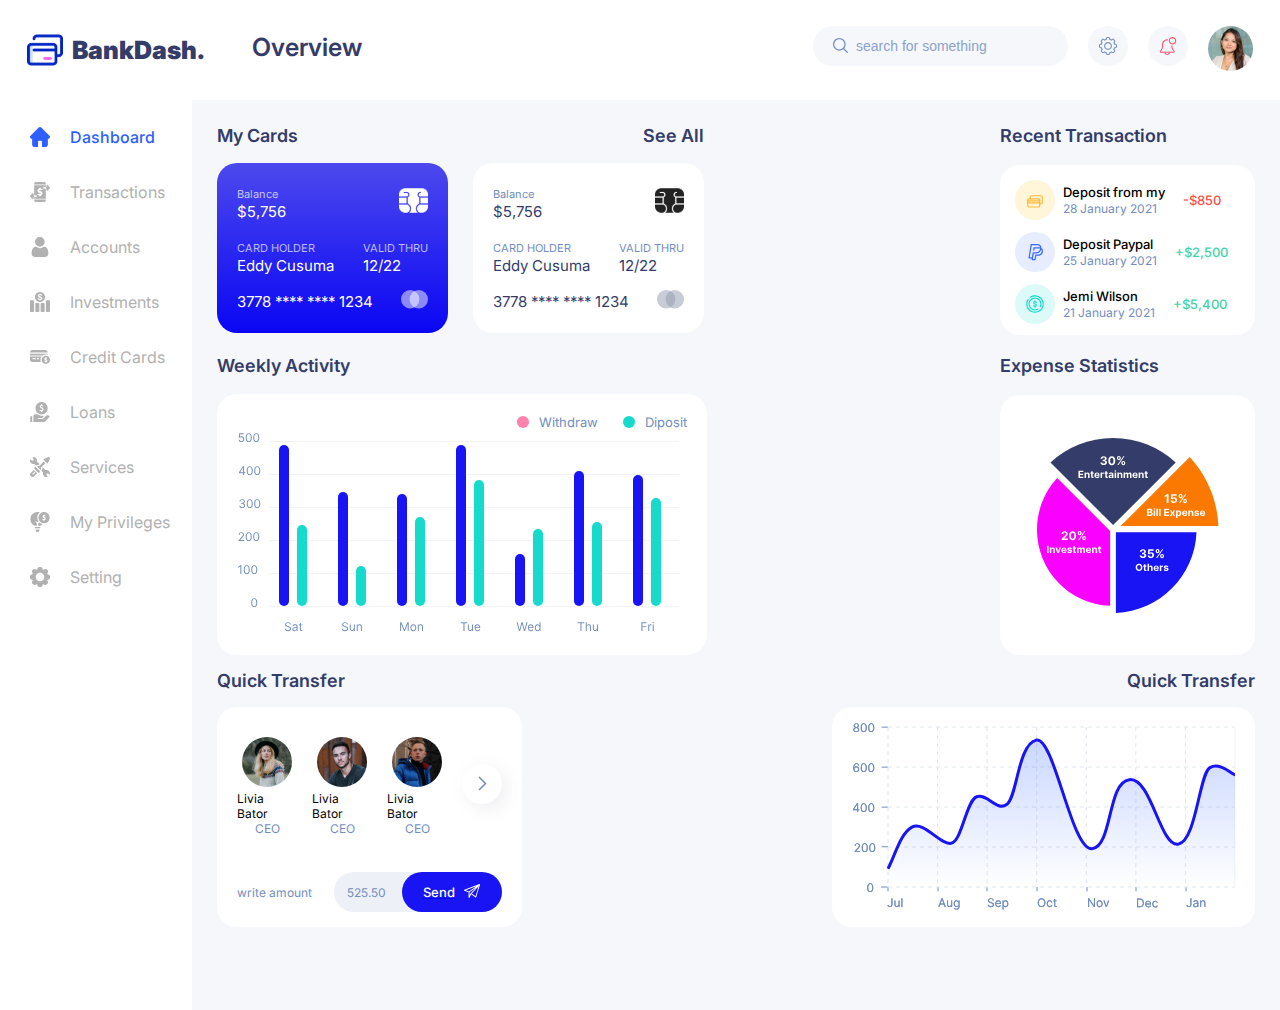
==== index.html @ 49396c5d "first commit" ====
<!DOCTYPE html>
<html lang="en">
<head>
    <link rel="preconnect" href="https://fonts.googleapis.com">
    <link rel="preconnect" href="https://fonts.gstatic.com" crossorigin>
    <link href="https://fonts.googleapis.com/css2?family=Inter:wght@100;200;400;500;600;700;800&family=Mulish:wght@200&display=swap" rel="stylesheet">
    <meta charset="UTF-8">
    <meta name="viewport" content="width=device-width, initial-scale=1.0">
    <title>Document</title>
    <link rel="stylesheet" href="index.css"/>
</head>
<body>
    <header>
        <section class="section-header">
            <div class="header">
                <div class="logo"><img src="./images/bangdashlogo.svg" alt="logo">BankDash.</div>
                <div>Overview</div>
            </div>
            <div class="header-group">
                <div class="search">
                    <div><img src="./images/micro-logo.svg" alt="micro"/><input type="search" value="search for something"/></div>
                </div>
                <div class="ellipse">
                    <div><a href="#"><img src="./images/settings.svg" alt="setting"/></a> </div>
                </div>
                <div class="ellipse">
                    <div><a href="#"><img src="./images/notification.svg" alt="notivication"/></a> </div>
                </div>
                <div class="women-image"><img src="./images/pexels-christina-morillo-1181690 1.png"/></div>
            </div>
        </section>
    </header>
    <section class="main-display">
        <aside class="navbar">
            <div><a href="#"><img src="./images/home 2.svg"/>Dashboard</a></div>
            <div class="menu-logo"><a href="#"><img src="./images/1.svg"/>Transactions</a></div>
            <div class="menu-logo"><a href="#"><img src="./images/2.svg"/>Accounts</a></div>
            <div class="menu-logo"><a href="#"><img src="./images/3.svg"/>Investments</a></div>
            <div class="menu-logo"><a href="#"><img src="./images/4.svg"/>Credit Cards</a></div>
            <div class="menu-logo"><a href="#"><img src="./images/r5.svg"/>Loans</a></div>
            <div class="menu-logo"><a href="#"><img src="./images/r6.svg"/>Services</a></div>
            <div class="menu-logo"><a href="#"><img src="./images/r7.svg"/>My Privileges</a></div>
            <div class="menu-logo"><a href="#"><img src="./images/8.svg"/>Setting</a></div>
        </aside>
        <div class="dash-board">
            <div class="dash-board__galery">
                <div class="dash-board__galery__box">
                    <div class="dash-board__galery__box__cards">
                        <div class="dash-board__galery__box__cards__name">
                            <div class="font-style">My Cards</div>
                            <div class="font-style">See All</div> 
                        </div>
                        <div class="dash-board__galery__box__cards__card">  
                            <div class="dash-board__galery__box__cards blue-card">
                                <div class="dash-board__galery__box__cards__decoration">
                                    <div class="card-text"><span class="small-text">Balance</span></br>$5,756</div>
                                    <div><img src="./images/Chip_Card.svg" alt="chip-card"/></div>
                                </div>
                                <div class="dash-board__galery__box__cards__decoration">
                                    <div class="card-text"><span class="small-text">CARD HOLDER</span><br />Eddy Cusuma</div>
                                    <div class="card-text"><span class="small-text">VALID THRU</span><br />12/22</div>
                                </div>
                                <div class="dash-board__galery__box__cards__decoration">
                                    <div class="card-text">3778 **** **** 1234</div>
                                    <div><img src="./images/gray-box.svg"/></div>
                                </div>
                            </div>

                            <div class="dash-board__galery__box__cards white-card">
                                <div class="dash-board__galery__box__cards__decoration">
                                    <div class="card-text-two"><span class="small-text-two">Balance</span></br>$5,756</div>
                                    <div><img src="./images/Chip_Card-black.svg" alt="chip-card"/></div>
                                </div>
                                <div class="dash-board__galery__box__cards__decoration">
                                    <div class="card-text-two"><span class="small-text-two">CARD HOLDER</span><br />Eddy Cusuma</div>
                                    <div class="card-text-two"><span class="small-text-two">VALID THRU</span><br />12/22</div>
                                </div>
                                <div class="dash-board__galery__box__cards__decoration">
                                    <div class="card-text-two">3778 **** **** 1234</div>
                                    <div><img src="./images/gray-box2.svg"/></div>
                                </div>
                            </div>
                        </div>
                    </div>
                </div>
                <div class="dash-board__deposit">
                    <div class="font-style">Recent Transaction</div>
                    <div class="dash-board__deposit__box">
                        <div class="dash-board__deposit__box__inside">
                            <div class="deposit-logo"></div>
                            <div class="small-text-deposit">Deposit from my<br /><span>28 January 2021</span></div>
                            <div class="small-text-deposit__red">-$850</div>
                        </div>
                        <div class="dash-board__deposit__box__inside">
                            <div class="deposit-logo blue-logo"></div>
                            <div class="small-text-deposit">Deposit Paypal<br /><span>25 January 2021</span></div>
                            <div class="small-text-deposit__red green-text">+$2,500</div>
                        </div>
                        <div class="dash-board__deposit__box__inside">
                            <div class="deposit-logo green-logo"></div>
                            <div class="small-text-deposit">Jemi Wilson<br /><span>21 January 2021</span></div>
                            <div class="small-text-deposit__red green-text">+$5,400</div>
                        </div>
                    </div>
                </div>
            </div>
            <div class="dash-board-activity-and-expensive">
                <div class="dash-board__activity">
                    <div class="dash-board__activity font-style">Weekly Activity</div>
                    <div class="dash-board__activity-statistic-box">
                        <div class="dash-board__activity-statistic-box__bulet">
                            <div class="small-text"><div></div>Diposit</div>
                            <div class="small-text"><div id="small-bulet"></div>Withdraw</div>
                        </div>
                        <div class="dash-board__activity__statistic"><img src="./images/statistic.svg"></div>
                    </div>
                </div>
                <div class="Expense-Statistics">
                    <div class="font-style">Expense Statistics</div>
                    <div class="investment"><img src="./images/investment.svg"/></div>
                </div>
            </div>
            <div class="conteiner-names-item"> 
                <p class="font-style">Quick Transfer</p>
                <p class="font-style">Quick Transfer</p>
            </div>
            <div class="conteiner">
                <div class="quick-transfer">
                    <div class="conteiner-item-list">
                        <div class="conteiner-item">
                            <div class="women-image"><img src="./images/women2.png"/></div>
                            <div class="conteiner-item-gap">
                                <div class="font-style-2">Livia Bator</div>
                                <div class="gray-font-style">CEO</div>
                            </div>
                        </div>
                        <div class="conteiner-item">
                            <div class="women-image"><img src="./images/man2.png"/></div>
                            <div class="conteiner-item-gap">
                                <div class="font-style-2">Livia Bator</div>
                                <div class="gray-font-style">CEO</div>
                            </div>
                        </div>
                        <div class="conteiner-item">
                            <div class="women-image"><img src="./images/man3.png"/></div>
                            <div class="conteiner-item-gap">
                                <div class="font-style-2">Livia Bator</div>
                                <div class="gray-font-style">CEO</div>
                            </div>
                        </div>
                        <div class="conteiner-item-isari">
                            <a href="#"><div class="isari"><img src="./images/isari.svg"/></div></a>
                        </div>
                    </div>
                    <div class="write-amount">
                        <div class="write-amount-item gray-font-style">write amount</div>
                        <div class="send-item">
                            <div class="gray-font-style">525.50</div>
                            <div class="button-send">
                                <a href="#"><div class="white-font-style">Send</div></a>
                                <div><img src="./images/samaliot.svg"/></div>
                            </div>

                        </div>

                    </div>
                </div>
                <div class="balance-history">
                    <div><img src="./images/chart-2.svg"/></div>
                </div>
            </div>
        </div>
    </section>
    <main>
    </main>
    <footer></footer>

    
</body>
</html>
---- index.css ----
* {
    padding: 0;
    margin: 0;
    box-sizing: border-box;
}
/* general commands */
html {
    font-family: 'Inter', sans-serif;
    
}
.green-text {
    color: #41D4A8;
}
.dash-board__deposit__box__inside .blue-logo {
    background-color: #E7EDFF;
    background-image: url("./images/deposit-logo2.svg");
}
.dash-board__deposit__box__inside .green-logo {
    background-color: #DCFAF8;
    background-image: url("./images/deposit-logo3.svg");
}
.font-style {
    font-weight: 600;
    color: #343C6A;
    font-size: 18px;
    
}
.small-text-two {
    font-size: 11px;
    font-weight: 400;
    color: #718EBF;
}

.card-text-two {
    color: #343C6A;
    font-size: 15px;
}
.small-text {
    font-size: 11px;
    font-weight: 400;
    color: rgba(255, 255, 255, 0.7);
}
.card-text {
    color: #FFF;
    font-size: 15px;
}
.deposit-logo {
    width: 40px;
    height: 40px;
    border-radius: 50%;
}

/* section header */
.section-header {
    width: 100%;
    height: 100px;
    display: flex;
    align-items: center;
    justify-content: space-between;
    padding-left: 27px;
    padding-right: 27px;
    flex-wrap: wrap;
    
}
.header {
    display: flex;
    gap: 47px;
}
.header .logo {
    font-size: 25px;
    color: #343C6A;
    font-weight: 900;
    display: flex;
    align-items: center;
    gap: 9px;
}
.header div {
    color: #343C6A;
    font-weight: 600;
    font-size: 25px;

}
.header-group {
    display: flex;
    gap: 20px;
}
.search {
    width: 255px;
    height: 40px;
    border-radius: 40px;
    padding-left: 20px;
    background-color: #F5F7FA;
    display: flex;
    align-items: center;
    color: #8BA3CB;
}
.search div {
    display: flex;
    align-items: center;
    gap: 7px;
}
.search div input {
    border: none;
    background-color: #F5F7FA;
    color: #8BA3CB;
    font-size: 14px;
    font-weight: 500;
}
.ellipse {
    width: 40px;
    height: 40px;
    border-radius: 50%;
    background-color: #F5F7FA;
    display: flex;
    align-items: center;
    justify-content: center;
}
.ellipse div img {
    display: flex;
    align-items: center;
    justify-content: center;
}
.women-image img {
    border-radius: 50%; 
}
/* section navbar  */
.main-display {
    display: flex;
    background-color: #F5F7FA;
}
.navbar {
    width: 230px;
    display: flex;
    flex-direction: column;
    justify-items: center;
    gap: 35px;
    padding-left: 30px;
    background-color: white;
}
.navbar div:nth-child(1) a {
    margin-top: 27px;
    color: #2D60FF;
    font-weight: 500;
    text-decoration: none;
    display: flex;
    align-items: center;
    gap: 20px;
}
.menu-logo a {
    display: flex;
    align-items: center;
    text-decoration: none;
    gap: 20px;
    color: #B1B1B1;
}
.dash-board {
    width: 100%;
    height: 860px;
    background-color: #F5F7FA;
    margin: 25px;
    display: flex;
    flex-direction: column;
}
.dash-board__galery {
    display: flex;
    justify-content: space-between;
    flex-wrap: wrap;
}
.dash-board__galery__box {
    display: flex;
}
.dash-board__galery__box__cards {
    display: flex;
    flex-direction: column;
    flex-wrap: wrap;
    justify-content: space-between;
    width: 487px;
    height: 208px;   
}
.dash-board__galery__box__cards__name {
    display: flex;
    justify-content: space-between;
}
.dash-board__galery__box__cards__card {
    display: flex;
    justify-content: space-between;
    flex-wrap: wrap;
    
}
/* general commands */
.blue-card {
    width: 231px;
    height: 170px;
    background: linear-gradient(#4C49ED,#0A06F4);
    border-radius: 20px;
    padding: 20px;
}
.white-card {
    width: 231px;
    height: 170px;
    background-color: #FFFFFF;
    border-radius: 20px;
    padding: 20px; 
}
.dash-board__galery__box__cards__decoration {
    display: flex;
    justify-content: space-between;
    align-items: center;

}
.dash-board__galery__box__cards__decoration div {
    font-size: 15px;
}
.dash-board__deposit {
    width: 255px;
    height: 210px;
    background-color: #F5F7FA;
    display: flex;
    flex-direction: column;
    justify-content: space-between; 
     
}
.dash-board__deposit__box {
    width: 100%;
    height: 170px;
    border-radius: 20px;
    background-color: white;
    padding: 15px;
    display: flex;
    flex-direction: column;
    gap: 12px;
}
.deposit-logo {
    background-color: #FFF5D9;
    background-image: url("./images/deposit-logo1.svg");
    background-repeat: no-repeat;
    background-position: center;

}
.dash-board__deposit__box__inside {
    display: flex;
    align-items: center;
    gap: 8px;
    
}
.small-text-deposit {
    font-size: 13px;
    font-weight: 500;
    
}
.small-text-deposit span {
    font-size: 12px;
    color: #718EBF;
    font-weight: 400;
}
.small-text-deposit__red {
    font-size: 13px;
    color: #FF4B4A;
    font-weight: 500;
    margin-left: 10px;
    
}
.dash-board__deposit__box__inside .green-text {
    color: #41D4A8;

}
.dash-board__deposit__box__inside .blue-background-logo {
    background-color: #FFF5D9;
    background-image: url("./images/deposit-logo2.svg");
    background-repeat: no-repeat;
    background-position: center; 
}
.dash-board__activity {
    width: 490px;
    height: 300px;
    display: flex;
    flex-direction: column;
    justify-content: space-between;
}
.dash-board__activity .font-style {
    margin: 0;
    font-size: 18px;
    font-weight: 600;
}
.dash-board__activity__statistic {
    background-color: white;
}
.dash-board__activity-statistic-box {
    background-color: white;
    border-radius: 20px;
    width: 100%;
    height: 261px;
    padding: 20px;
    display: flex;
    flex-direction: column;
    align-content: space-between;
}
.dash-board__activity-statistic-box__bulet {
    display: flex;
    flex-direction: row-reverse;
    gap: 25px;
}
.dash-board__activity-statistic-box__bulet .small-text {
    display: flex;
    align-items: center;
    color: #718EBF;
    font-size: 13px;
    gap: 10px;
}
.dash-board__activity-statistic-box__bulet .small-text div {
    width: 12px;
    height: 12px;
    border-radius: 50px;
    background-color: #16DBCC;
    display: flex;
    gap: 10px;
}
#small-bulet {
    background-color: #FF82AC;
}
.Expense-Statistics {
    width: 255px;
    height: 300px;
    display: flex;
    gap: 16px;
    flex-direction: column;
}
.dash-board-activity-and-expensive {
    display: flex;
    justify-content: space-between;
    margin-top: 20px;
    flex-wrap: wrap;
}
.investment {
    width: 100%;
    height: 260px;
    margin-top: 3px;
    background-color: white;
    border-radius: 20px;
    display: flex;
    align-items: center;
    justify-content: center;
}
.conteiner {
    display: flex;
    margin-top: 16px;
    justify-content: space-between;
}
.quick-transfer {
    background-color: white;
    width: 305px;
    height: 220px;
    border-radius: 20px;
    padding: 15px;
    display: flex;
    flex-direction: column;
    align-items: center;
    justify-content: space-between;
}
.conteiner-item-list {
    margin-top: 15px;
    display: flex;
    gap: 15px;
    justify-content: flex-start;
}
.isari {
    width: 40px;
    height: 40px;
    border-radius: 40px;
    box-shadow: 5px 5px 18px -2px rgba(231, 228, 232, 0.80);
    display: flex;
    align-items: center;
    justify-content: center;
}
.conteiner-item-isari {
    height: 93px;
    display: flex;
    align-items: center;
    justify-content: center;
}
.conteiner-item {
    width: 60px;
    height: 93px;
    display: flex;
    flex-direction: column;
    align-items: center;
    justify-content: space-between;
}
.font-style-2 {
    font-size: 12px;
    font-weight: 400;
}
.gray-font-style {
    font-size: 12px;
    font-weight: 400;
    color: #718EBF;
}
.conteiner-item-gap {
    display: flex;
    flex-direction: column;
    align-items: center;
}
.conteiner-names-item {
    display: flex;
    justify-content: space-between;
}
.conteiner-names-item .font-style {
    margin-top: 15px;
}
.write-amount {
    width: 265px;
    height: 40px;
    border-radius: 20px;
    display: flex;
    align-items: center;
    justify-content: space-between;
}
.send-item {
    width: 168px;
    height: 100%;
    border-radius: 20px;
    padding-left: 13px;
    background-color: #EDF1F7;
    display: flex;
    align-items: center;
    justify-content: space-between;
}
.button-send {
    background-color: #1814F3;
    border-radius: 50px;
    width: 100px;
    height: 40px;
    display: flex;
    align-items: center;
    justify-content: center;
    gap: 9px;
}
.white-font-style {
    font-size: 13px;
    color: white;
    font-weight: 500;
}
.balance-history {
    width:  423px;
    height: 220px;
    border-radius: 20px;
}
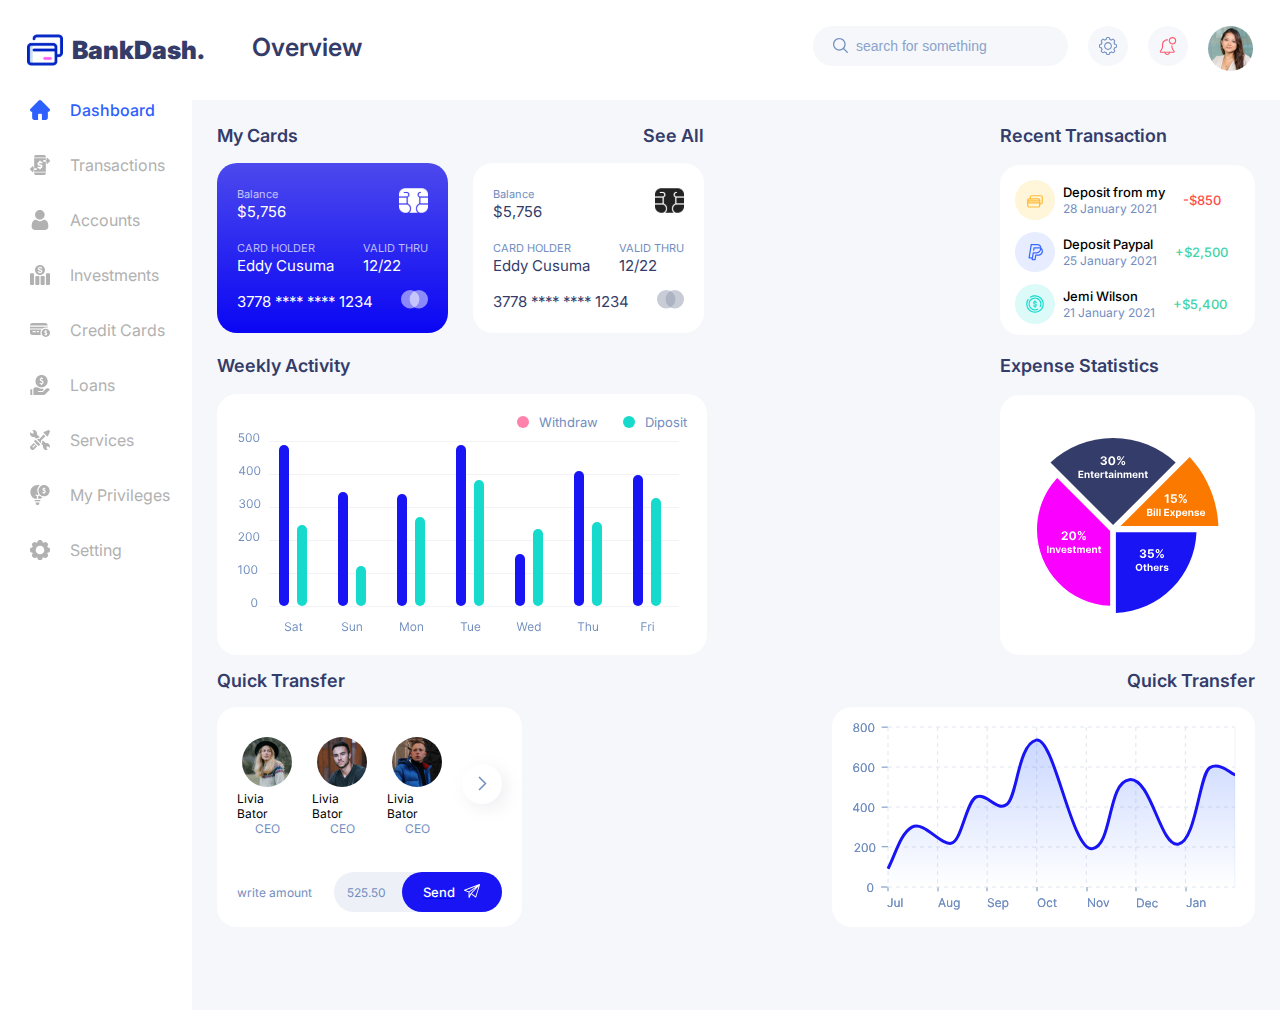
==== commit 0ee4f9da: "build" ====
--- a/index.html
+++ b/index.html
@@ -32,8 +32,8 @@
     </header>
     <section class="main-display">
         <aside class="navbar">
-            <div><a href="#"><img src="./images/home 2.svg"/>Dashboard</a></div>
-            <div class="menu-logo"><a href="#"><img src="./images/1.svg"/>Transactions</a></div>
+            <div class="blue__color__main__text"><a href="#"><img src="./images/home 2.svg"/>Dashboard</a></div>
+            <div class="menu-logo"><a href="./Transactions.html"><img src="./images/1.svg"/>Transactions</a></div>
             <div class="menu-logo"><a href="#"><img src="./images/2.svg"/>Accounts</a></div>
             <div class="menu-logo"><a href="#"><img src="./images/3.svg"/>Investments</a></div>
             <div class="menu-logo"><a href="#"><img src="./images/4.svg"/>Credit Cards</a></div>
--- a/index.css
+++ b/index.css
@@ -137,8 +137,8 @@
     padding-left: 30px;
     background-color: white;
 }
-.navbar div:nth-child(1) a {
-    margin-top: 27px;
+
+.blue__color__main__text a {
     color: #2D60FF;
     font-weight: 500;
     text-decoration: none;
@@ -146,6 +146,7 @@
     align-items: center;
     gap: 20px;
 }
+
 .menu-logo a {
     display: flex;
     align-items: center;
@@ -445,3 +446,92 @@
     height: 220px;
     border-radius: 20px;
 } 
+/* ========another trancaction styles======== */
+.conteiner__expensive {
+    display: flex;
+    flex-direction: column;
+    gap: 16px;
+}
+
+.conteiner__expensive__text {
+    font-size: 18px;
+    color: #343C6A;
+    font-weight: 600;
+}
+.conteiner__expensive__card {
+    width: 231px;
+    height: 170px;
+    background-color: white;
+    border-radius: 20px;
+    display: flex;
+    align-items: center;
+    justify-content: center;
+}
+.blue-color {
+    color: #2D60FF;
+}
+.conteiner__table {
+    
+}
+.conteiner__table__in {
+    background-color: white; 
+    margin-top: 20px;
+}
+.conteiner__table table {
+    text-align: left;
+}
+.skyblue-color {
+    color: #718EBF;
+    font-size: 12px;
+    font-weight: 500;
+}
+.small__text__pixel {
+    font-size: 12px;
+    font-weight: 400;
+    line-height: 14px;
+}
+.download--clic {
+    width: 80px;
+    height: 30px;
+    border-radius: 50px;
+    border: 1px solid #123288;
+    color: #123288;
+    font-size: 12px;
+    font-weight: 400;
+    display: flex;
+    align-items: center;
+    justify-content: center;
+}
+.transaction__red {
+    color: #FE5C73;
+    font-size: 12px;
+    font-weight: 500;
+
+}
+.transaction__green {
+    color: #16DBAA;
+    font-size: 12px;
+    font-weight: 500;
+}
+.font-two {
+    font-weight: 600;
+    color: #343C6A;
+    font-size: 18px;
+    margin-top: 20px;
+}
+.text__all {
+    display: flex;
+    height: 25px;
+    gap: 60px;
+    font-weight: 500;
+    margin-top: 18px;
+    color: #718EBF;
+    border-bottom: 1px solid #EBEEF2;
+}
+.purple__text {
+    color: #1814F3;
+    border-bottom: 3px solid #1814F3;
+    font-size: 13px;
+    font-weight: 600;
+    line-height: 15.73px;
+}
